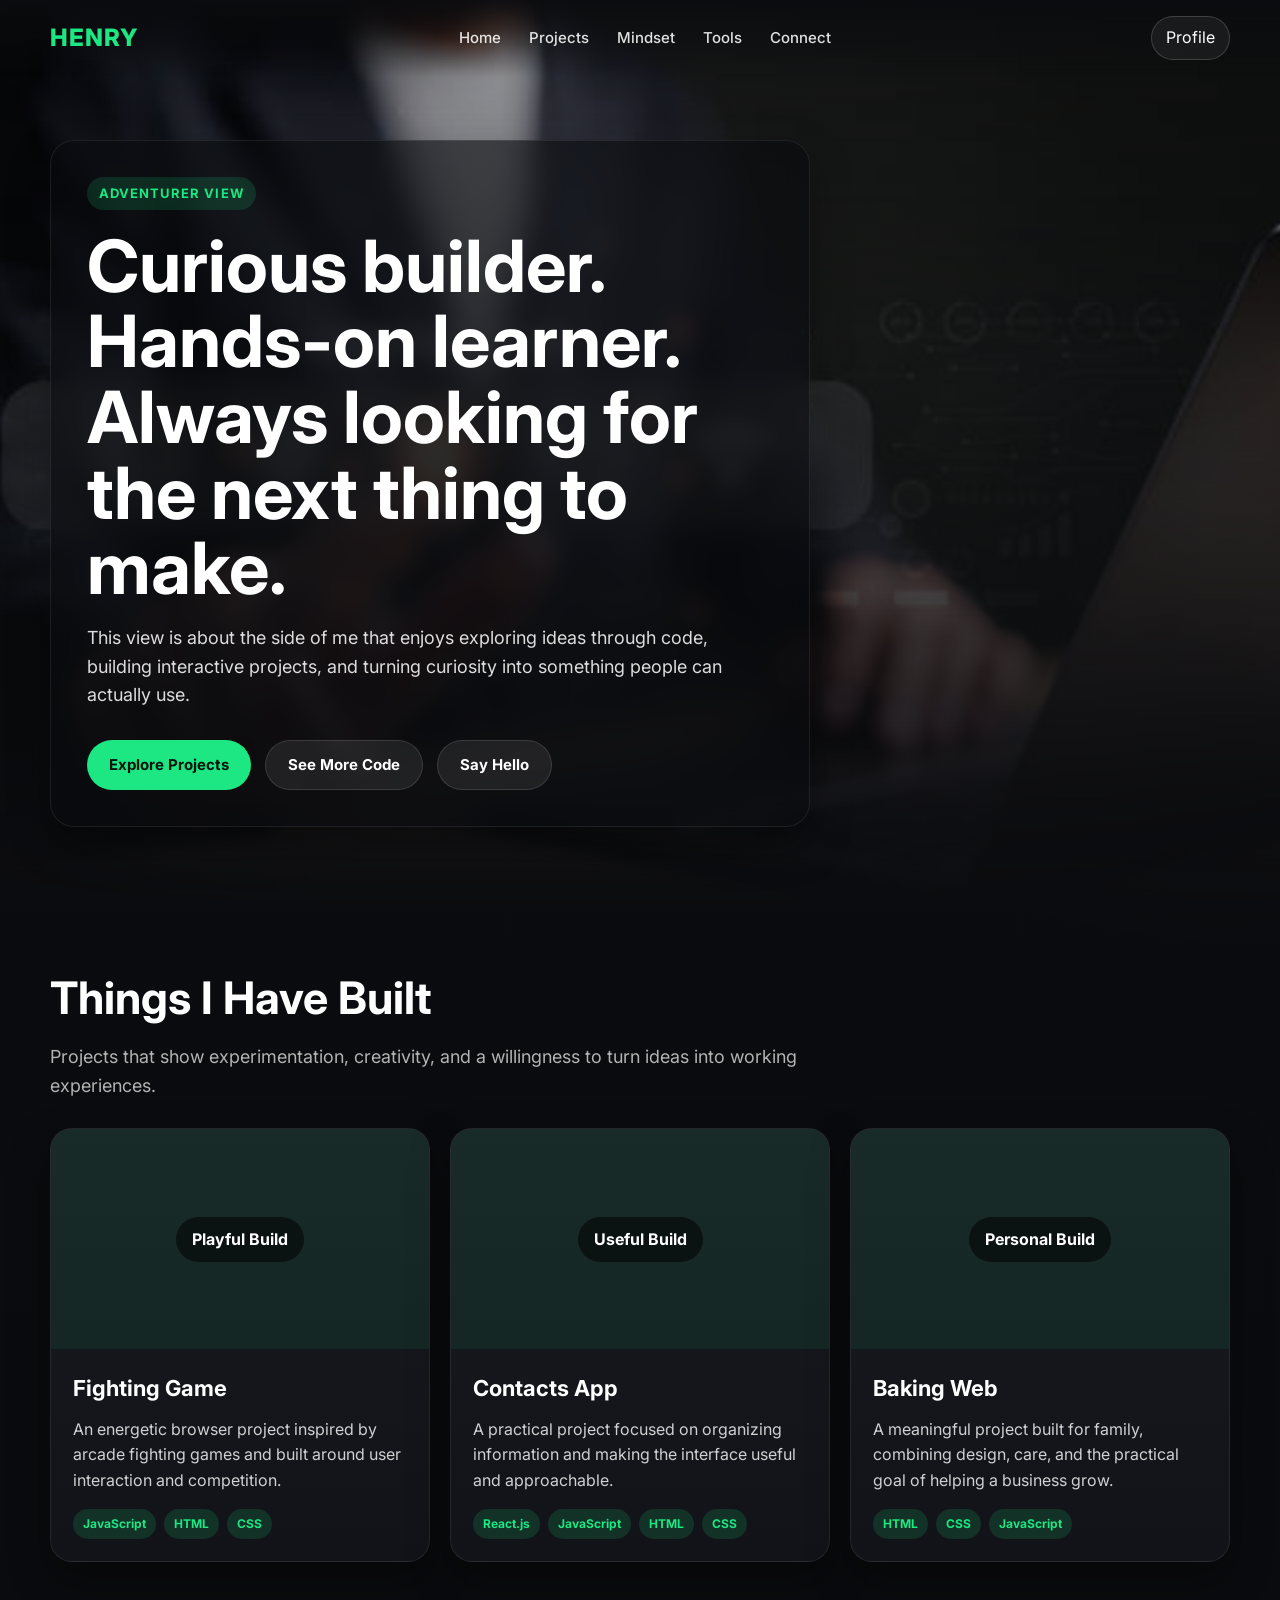
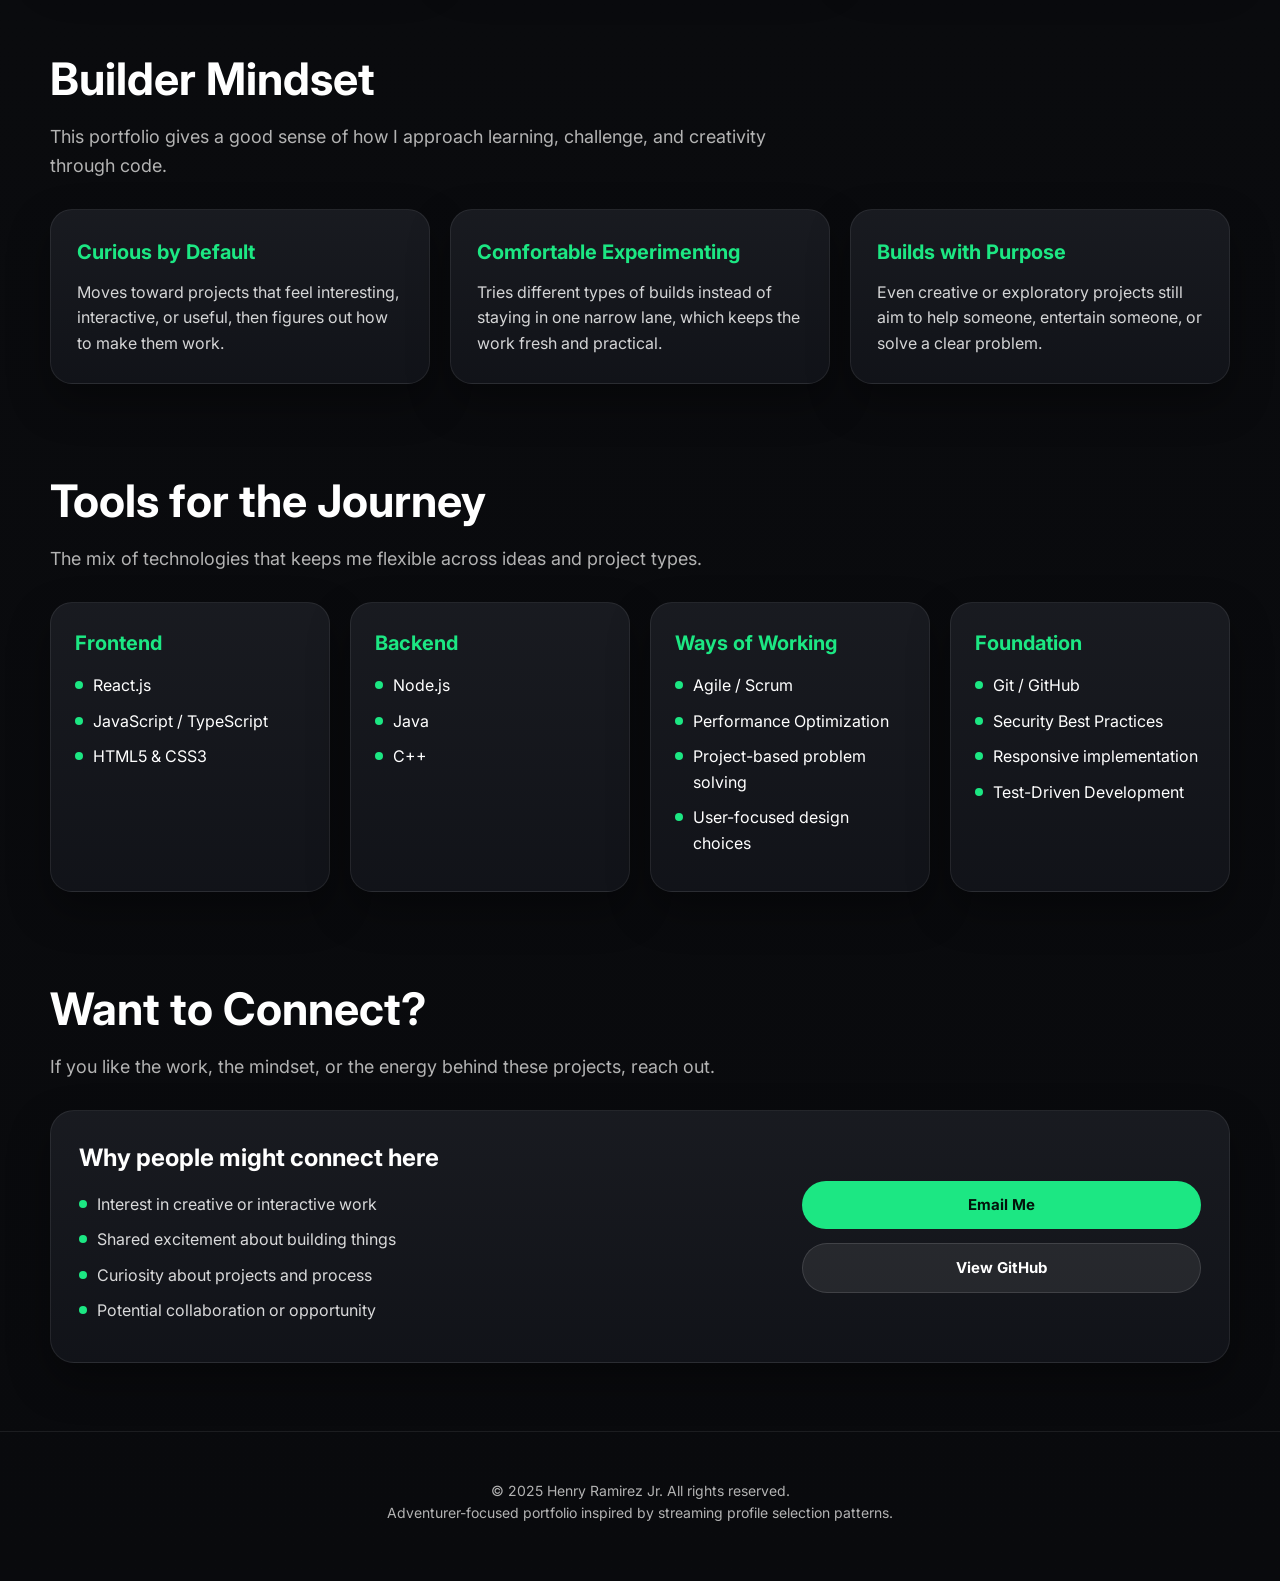
==== profiles/adventurer.html @ eddda7a1 "Created different profiles" ====
<!DOCTYPE html>
<html lang="en">
<head>
    <meta charset="UTF-8">
    <meta name="viewport" content="width=device-width, initial-scale=1.0">
    <title>Adventurer View | Henry Ramirez Jr.</title>
    <link href="https://fonts.googleapis.com/css2?family=Inter:wght@400;500;600;700;800&display=swap" rel="stylesheet">
    <link rel="stylesheet" href="../styles.css">
</head>
<body class="profile-adventurer">
    <header id="header" class="visible">
        <div class="container">
            <nav>
                <div class="logo">Henry</div>
                <ul class="nav-links">
                    <li><a href="#home">Home</a></li>
                    <li><a href="#projects">Projects</a></li>
                    <li><a href="#experience">Mindset</a></li>
                    <li><a href="#skills">Tools</a></li>
                    <li><a href="#hire">Connect</a></li>
                </ul>
                <div class="profile-wrapper">
                    <button class="profile-icon" id="profileMenuBtn" aria-label="Open profile menu">Profile</button>
                    <div class="profile-menu" id="profileMenu">
                        <button class="profile-menu-item" id="switchProfileBtn">Switch Profile</button>
                    </div>
                </div>
            </nav>
        </div>
    </header>

    <section class="hero" id="home">
        <div class="container">
            <div class="hero-content">
                <span class="eyebrow">Adventurer View</span>
                <h1>Curious builder. Hands-on learner. Always looking for the next thing to make.</h1>
                <p>This view is about the side of me that enjoys exploring ideas through code, building interactive projects, and turning curiosity into something people can actually use.</p>
                <div class="action-buttons">
                    <a href="#projects" class="btn btn-primary">Explore Projects</a>
                    <a href="https://github.com/HDramire" target="_blank" rel="noreferrer" class="btn btn-secondary">See More Code</a>
                    <a href="mailto:hrehenry29@gmail.com" class="btn btn-secondary">Say Hello</a>
                </div>
            </div>
        </div>
    </section>

    <section class="section" id="projects">
        <div class="container">
            <div class="section-header">
                <h2 class="section-title">Things I Have Built</h2>
                <p class="section-subtitle">Projects that show experimentation, creativity, and a willingness to turn ideas into working experiences.</p>
            </div>
            <div class="projects-container">
                <a href="https://hdramire.github.io/fighting-game/" target="_blank" rel="noreferrer">
                    <div class="project-card">
                        <div id="fightingGame" class="project-image">
                            <span class="fade-text">Playful Build</span>
                        </div>
                        <div class="project-content">
                            <h3>Fighting Game</h3>
                            <p>An energetic browser project inspired by arcade fighting games and built around user interaction and competition.</p>
                            <div class="project-tags">
                                <span class="tag">JavaScript</span>
                                <span class="tag">HTML</span>
                                <span class="tag">CSS</span>
                            </div>
                        </div>
                    </div>
                </a>
                <a href="https://github.com/HDramire/ContactApp2" target="_blank" rel="noreferrer">
                    <div class="project-card">
                        <div id="phoneContact" class="project-image">
                            <span class="fade-text">Useful Build</span>
                        </div>
                        <div class="project-content">
                            <h3>Contacts App</h3>
                            <p>A practical project focused on organizing information and making the interface useful and approachable.</p>
                            <div class="project-tags">
                                <span class="tag">React.js</span>
                                <span class="tag">JavaScript</span>
                                <span class="tag">HTML</span>
                                <span class="tag">CSS</span>
                            </div>
                        </div>
                    </div>
                </a>
                <a href="https://hdramire.github.io/Baking-web/" target="_blank" rel="noreferrer">
                    <div class="project-card">
                        <div id="bakingWeb" class="project-image">
                            <span class="fade-text">Personal Build</span>
                        </div>
                        <div class="project-content">
                            <h3>Baking Web</h3>
                            <p>A meaningful project built for family, combining design, care, and the practical goal of helping a business grow.</p>
                            <div class="project-tags">
                                <span class="tag">HTML</span>
                                <span class="tag">CSS</span>
                                <span class="tag">JavaScript</span>
                            </div>
                        </div>
                    </div>
                </a>
            </div>
        </div>
    </section>

    <section class="section" id="experience">
        <div class="container">
            <div class="section-header">
                <h2 class="section-title">Builder Mindset</h2>
                <p class="section-subtitle">This portfolio gives a good sense of how I approach learning, challenge, and creativity through code.</p>
            </div>
            <div class="experience-grid">
                <article class="experience-card">
                    <h3>Curious by Default</h3>
                    <p>Moves toward projects that feel interesting, interactive, or useful, then figures out how to make them work.</p>
                </article>
                <article class="experience-card">
                    <h3>Comfortable Experimenting</h3>
                    <p>Tries different types of builds instead of staying in one narrow lane, which keeps the work fresh and practical.</p>
                </article>
                <article class="experience-card">
                    <h3>Builds with Purpose</h3>
                    <p>Even creative or exploratory projects still aim to help someone, entertain someone, or solve a clear problem.</p>
                </article>
            </div>
        </div>
    </section>

    <section class="section" id="skills">
        <div class="container">
            <div class="section-header">
                <h2 class="section-title">Tools for the Journey</h2>
                <p class="section-subtitle">The mix of technologies that keeps me flexible across ideas and project types.</p>
            </div>
            <div class="skills-grid">
                <div class="skill-category">
                    <h3>Frontend</h3>
                    <ul class="skill-list">
                        <li>React.js</li>
                        <li>JavaScript / TypeScript</li>
                        <li>HTML5 & CSS3</li>
                    </ul>
                </div>
                <div class="skill-category">
                    <h3>Backend</h3>
                    <ul class="skill-list">
                        <li>Node.js</li>
                        <li>Java</li>
                        <li>C++</li>
                    </ul>
                </div>
                <div class="skill-category">
                    <h3>Ways of Working</h3>
                    <ul class="skill-list">
                        <li>Agile / Scrum</li>
                        <li>Performance Optimization</li>
                        <li>Project-based problem solving</li>
                        <li>User-focused design choices</li>
                    </ul>
                </div>
                <div class="skill-category">
                    <h3>Foundation</h3>
                    <ul class="skill-list">
                        <li>Git / GitHub</li>
                        <li>Security Best Practices</li>
                        <li>Responsive implementation</li>
                        <li>Test-Driven Development</li>
                    </ul>
                </div>
            </div>
        </div>
    </section>

    <section class="section" id="hire">
        <div class="container">
            <div class="section-header">
                <h2 class="section-title">Want to Connect?</h2>
                <p class="section-subtitle">If you like the work, the mindset, or the energy behind these projects, reach out.</p>
            </div>
            <div class="hire-panel">
                <div>
                    <h3>Why people might connect here</h3>
                    <ul class="hire-list">
                        <li>Interest in creative or interactive work</li>
                        <li>Shared excitement about building things</li>
                        <li>Curiosity about projects and process</li>
                        <li>Potential collaboration or opportunity</li>
                    </ul>
                </div>
                <div class="hire-actions">
                    <a href="mailto:hrehenry29@gmail.com" class="btn btn-primary">Email Me</a>
                    <a href="https://github.com/HDramire" target="_blank" rel="noreferrer" class="btn btn-secondary">View GitHub</a>
                </div>
            </div>
        </div>
    </section>

    <footer>
        <div class="container">
            <p>&copy; 2025 Henry Ramirez Jr. All rights reserved.</p>
            <p>Adventurer-focused portfolio inspired by streaming profile selection patterns.</p>
        </div>
    </footer>

    <script src="../script.js"></script>
</body>
</html>
---- styles.css ----
:root {
    --primary: #1ce783;
    --primary-hover: #4df0a2;
    --background: #0b0c0f;
    --background-elevated: #12141a;
    --card-bg: #1a1c22;
    --card-border: rgba(255, 255, 255, 0.08);
    --text: #ffffff;
    --text-muted: #b3b3b3;
    --shadow: 0 18px 40px rgba(0, 0, 0, 0.35);
}

* {
    margin: 0;
    padding: 0;
    box-sizing: border-box;
}

html {
    scroll-behavior: smooth;
}

body {
    font-family: "Inter", sans-serif;
    background:
        radial-gradient(circle at top right, rgba(28, 231, 131, 0.12), transparent 28%),
        linear-gradient(180deg, #0b0c0f 0%, #090a0d 100%);
    color: var(--text);
    line-height: 1.6;
    overflow-x: hidden;
}

a {
    color: inherit;
    text-decoration: none;
}

button {
    font: inherit;
    cursor: pointer;
}

img {
    display: block;
    max-width: 100%;
}

.container {
    width: min(95%, 1180px);
    margin: 0 auto;
}

.page {
    display: none;
    opacity: 0;
    position: absolute;
    inset: 0;
    width: 100%;
    transition: opacity 0.8s ease;
}

.page.active {
    display: block;
    opacity: 1;
    position: relative;
}

header {
    position: fixed;
    top: 0;
    left: 0;
    right: 0;
    z-index: 100;
    padding: 16px 0;
    background: linear-gradient(to bottom, rgba(11, 12, 15, 0.94) 0%, rgba(11, 12, 15, 0) 100%);
    opacity: 0;
    transform: translateY(-20px);
    transition: background-color 0.3s ease, opacity 0.3s ease, transform 0.3s ease;
}

header.visible {
    opacity: 1;
    transform: translateY(0);
}

header.scrolled {
    background-color: rgba(11, 12, 15, 0.96);
    backdrop-filter: blur(16px);
}

nav {
    display: flex;
    align-items: center;
    justify-content: space-between;
    gap: 20px;
}

.logo {
    font-size: 24px;
    font-weight: 800;
    letter-spacing: 1px;
    text-transform: uppercase;
    color: var(--primary);
}

.nav-links {
    display: flex;
    align-items: center;
    list-style: none;
    gap: 28px;
}

.client-only {
    display: none;
}

.nav-links .client-only.is-visible {
    display: list-item;
}

.section.client-only.is-visible {
    display: block;
}

.nav-links a {
    font-size: 15px;
    font-weight: 500;
    color: rgba(255, 255, 255, 0.88);
    transition: color 0.3s ease;
}

.nav-links a:hover {
    color: var(--primary);
}

.profile-wrapper {
    position: relative;
}

.profile-icon {
    border: 1px solid rgba(255, 255, 255, 0.16);
    border-radius: 999px;
    background: rgba(255, 255, 255, 0.06);
    color: var(--text);
    padding: 8px 14px;
}

.profile-menu {
    position: absolute;
    top: 46px;
    right: 0;
    min-width: 170px;
    padding: 8px;
    border: 1px solid var(--card-border);
    border-radius: 12px;
    background: rgba(18, 20, 26, 0.96);
    box-shadow: var(--shadow);
    display: none;
}

.profile-menu.show {
    display: block;
}

.profile-menu-item {
    width: 100%;
    border: none;
    border-radius: 8px;
    background: transparent;
    color: var(--text);
    padding: 10px 12px;
    text-align: left;
}

.profile-menu-item:hover {
    background: rgba(255, 255, 255, 0.08);
}

.hero {
    min-height: 100vh;
    display: flex;
    align-items: center;
    padding: 140px 0 80px;
    margin-bottom: 24px;
    background:
        linear-gradient(to top, rgba(11, 12, 15, 1) 0%, rgba(11, 12, 15, 0.68) 46%, rgba(11, 12, 15, 0.38) 100%),
        url("fotos/contact_me.jpg") center/cover no-repeat;
}

.hero-content {
    max-width: 760px;
    padding: 36px;
    border: 1px solid rgba(255, 255, 255, 0.08);
    border-radius: 24px;
    background: rgba(10, 11, 15, 0.58);
    backdrop-filter: blur(12px);
    box-shadow: var(--shadow);
}

.eyebrow {
    display: inline-block;
    margin-bottom: 18px;
    padding: 6px 12px;
    border-radius: 999px;
    background: rgba(28, 231, 131, 0.14);
    color: var(--primary);
    font-size: 13px;
    font-weight: 700;
    text-transform: uppercase;
    letter-spacing: 0.08em;
}

.hero h1 {
    font-size: clamp(2.6rem, 6vw, 4.5rem);
    line-height: 1.05;
    margin-bottom: 18px;
}

.hero p {
    max-width: 680px;
    margin-bottom: 30px;
    font-size: 18px;
    color: rgba(255, 255, 255, 0.86);
}

.action-buttons {
    display: flex;
    flex-wrap: wrap;
    gap: 14px;
}

.btn {
    display: inline-flex;
    align-items: center;
    justify-content: center;
    min-height: 48px;
    padding: 12px 22px;
    border: none;
    border-radius: 999px;
    font-size: 15px;
    font-weight: 700;
    transition: transform 0.25s ease, background-color 0.25s ease, border-color 0.25s ease;
}

.btn:hover {
    transform: translateY(-2px);
}

.btn-primary {
    background: var(--primary);
    color: #03140b;
}

.btn-primary:hover {
    background: var(--primary-hover);
}

.btn-secondary {
    background: rgba(255, 255, 255, 0.08);
    border: 1px solid rgba(255, 255, 255, 0.12);
    color: var(--text);
}

.btn-secondary:hover {
    background: rgba(255, 255, 255, 0.14);
}

.profile-selection {
    min-height: 100vh;
    display: flex;
    align-items: center;
    justify-content: center;
    text-align: center;
    padding: 80px 0;
}

.profile-selection h2 {
    font-size: clamp(2.4rem, 7vw, 4rem);
    margin-bottom: 52px;
    animation: fadeIn 1s ease;
}

.profiles {
    display: flex;
    justify-content: center;
    gap: 32px;
    flex-wrap: wrap;
    animation: fadeIn 1s ease 0.3s forwards;
    opacity: 0;
}

.profile {
    display: block;
    cursor: pointer;
    transition: transform 0.3s ease;
}

.profile:hover {
    transform: translateY(-8px);
}

.person {
    width: 150px;
    height: 150px;
    border-radius: 18px;
    object-fit: cover;
    border: 2px solid transparent;
    background: var(--card-bg);
    box-shadow: var(--shadow);
    transition: border-color 0.3s ease, transform 0.3s ease;
}

.profile:hover .person {
    border-color: var(--primary);
}

.profile-name {
    margin-top: 14px;
    font-size: 18px;
    color: var(--text-muted);
    transition: color 0.3s ease;
}

.profile:hover .profile-name {
    color: var(--primary);
}

.section {
    padding: 32px 0;
}

.section + .section {
    margin-top: 18px;
}

.section-header {
    margin-bottom: 28px;
}

.section-title {
    font-size: clamp(2rem, 4vw, 2.8rem);
    margin-bottom: 8px;
}

.section-subtitle {
    max-width: 760px;
    color: var(--text-muted);
    font-size: 18px;
}

.picks-row h3 {
    margin-bottom: 20px;
    font-size: 24px;
}

.picks-content {
    display: grid;
    grid-template-columns: repeat(4, minmax(0, 1fr));
    gap: 18px;
}

.client-request-layout {
    display: grid;
    grid-template-columns: 1.05fr 1fr;
    gap: 22px;
}

.service-options {
    display: grid;
    gap: 18px;
}

.service-card,
.request-form {
    border: 1px solid var(--card-border);
    border-radius: 22px;
    background: linear-gradient(180deg, rgba(26, 28, 34, 0.95) 0%, rgba(18, 20, 26, 0.95) 100%);
    box-shadow: var(--shadow);
}

.service-card {
    padding: 24px;
}

.service-icon {
    display: inline-flex;
    align-items: center;
    justify-content: center;
    min-width: 84px;
    min-height: 34px;
    margin-bottom: 14px;
    padding: 6px 12px;
    border-radius: 999px;
    background: rgba(28, 231, 131, 0.14);
    color: var(--primary);
    font-size: 13px;
    font-weight: 800;
    text-transform: uppercase;
    letter-spacing: 0.08em;
}

.service-card h3 {
    margin-bottom: 10px;
    font-size: 24px;
}

.service-card p {
    margin-bottom: 16px;
    color: rgba(255, 255, 255, 0.8);
}

.service-list {
    list-style: none;
}

.service-list li {
    display: flex;
    gap: 10px;
    margin-bottom: 10px;
    color: rgba(255, 255, 255, 0.84);
}

.service-list li::before {
    content: "";
    width: 8px;
    height: 8px;
    margin-top: 8px;
    border-radius: 999px;
    background: var(--primary);
    flex-shrink: 0;
}

.request-form {
    padding: 24px;
}

.field-group {
    margin-bottom: 18px;
}

.field-group label,
.field-label {
    display: block;
    margin-bottom: 8px;
    font-size: 14px;
    font-weight: 700;
    color: rgba(255, 255, 255, 0.92);
}

.field-group input,
.field-group textarea {
    width: 100%;
    border: 1px solid rgba(255, 255, 255, 0.12);
    border-radius: 16px;
    background: rgba(255, 255, 255, 0.05);
    color: var(--text);
    padding: 14px 16px;
    outline: none;
    transition: border-color 0.25s ease, background-color 0.25s ease;
}

.field-group input::placeholder,
.field-group textarea::placeholder {
    color: rgba(255, 255, 255, 0.42);
}

.field-group input:focus,
.field-group textarea:focus {
    border-color: rgba(28, 231, 131, 0.6);
    background: rgba(255, 255, 255, 0.08);
}

.field-group textarea {
    resize: vertical;
    min-height: 150px;
}

.choice-grid {
    display: grid;
    grid-template-columns: repeat(2, minmax(0, 1fr));
    gap: 12px;
}

.choice-card {
    position: relative;
    border: 1px solid rgba(255, 255, 255, 0.12);
    border-radius: 18px;
    background: rgba(255, 255, 255, 0.04);
    padding: 16px;
    transition: border-color 0.25s ease, background-color 0.25s ease, transform 0.25s ease;
}

.choice-card:hover {
    transform: translateY(-2px);
    border-color: rgba(28, 231, 131, 0.38);
}

.choice-card input {
    position: absolute;
    inset: 0;
    opacity: 0;
    cursor: pointer;
}

.choice-card span {
    display: block;
    font-weight: 700;
    color: var(--text);
}

.choice-card:has(input:checked) {
    border-color: rgba(28, 231, 131, 0.65);
    background: rgba(28, 231, 131, 0.1);
}

.request-actions {
    display: flex;
    flex-wrap: wrap;
    gap: 12px;
    margin-top: 10px;
}

.pick-card,
.experience-card,
.skill-category,
.project-card,
.hire-panel {
    border: 1px solid var(--card-border);
    background: linear-gradient(180deg, rgba(26, 28, 34, 0.95) 0%, rgba(18, 20, 26, 0.95) 100%);
    box-shadow: var(--shadow);
}

.pick-card {
    position: relative;
    min-height: 220px;
    border-radius: 22px;
    overflow: hidden;
    background-size: cover;
    background-position: center;
    transition: transform 0.3s ease, border-color 0.3s ease;
}

.pick-card:hover {
    transform: translateY(-8px);
    border-color: rgba(28, 231, 131, 0.38);
}

#resume-card:hover {
    background-image: url("fotos/project_me.png");
}

#experience-card:hover {
    background-image: url("fotos/experience_me.jpg");
}

#skills-card:hover {
    background-image: url("fotos/person5.png");
}

#contact-card:hover {
    background-image: url("fotos/contact_me.jpg");
}

.pick-card-content {
    position: absolute;
    inset: auto 0 0 0;
    padding: 18px;
    background: linear-gradient(to top, rgba(7, 8, 10, 0.92) 0%, rgba(7, 8, 10, 0.2) 100%);
}

.pick-card-content h4 {
    font-size: 18px;
    margin-bottom: 6px;
}

.pick-card-content p {
    color: rgba(255, 255, 255, 0.76);
    font-size: 14px;
}

.experience-grid {
    display: grid;
    grid-template-columns: repeat(3, minmax(0, 1fr));
    gap: 20px;
}

.experience-card {
    border-radius: 22px;
    padding: 26px;
}

.experience-card h3 {
    margin-bottom: 12px;
    color: var(--primary);
    font-size: 20px;
}

.experience-card p {
    color: rgba(255, 255, 255, 0.82);
}

.skills-grid {
    display: grid;
    grid-template-columns: repeat(4, minmax(0, 1fr));
    gap: 20px;
}

.skill-category {
    border-radius: 22px;
    padding: 24px;
}

.skill-category h3 {
    margin-bottom: 14px;
    color: var(--primary);
    font-size: 20px;
}

.skill-list {
    list-style: none;
}

.skill-list li {
    display: flex;
    align-items: flex-start;
    gap: 10px;
    margin-bottom: 10px;
}

.skill-list li::before {
    content: "";
    width: 8px;
    height: 8px;
    margin-top: 8px;
    border-radius: 999px;
    background: var(--primary);
    flex-shrink: 0;
}

.projects-container {
    display: grid;
    grid-template-columns: repeat(3, minmax(0, 1fr));
    gap: 20px;
}

.project-card {
    height: 100%;
    border-radius: 22px;
    overflow: hidden;
    transition: transform 0.3s ease, border-color 0.3s ease;
}

.project-card:hover {
    transform: translateY(-10px);
    border-color: rgba(28, 231, 131, 0.38);
}

.project-image {
    height: 220px;
    display: flex;
    align-items: center;
    justify-content: center;
    background-color: rgba(28, 231, 131, 0.08);
    background-repeat: no-repeat;
    background-size: cover;
    background-position: center;
}

.fade-text {
    padding: 10px 16px;
    border-radius: 999px;
    background: rgba(7, 8, 10, 0.68);
    font-weight: 700;
}

#fightingGame:hover {
    background-image: url("fotos/fighting_game.jpeg");
}

#phoneContact:hover {
    background-image: url("fotos/phone_app.jpeg");
}

#bakingWeb:hover {
    background-image: url("fotos/Logo.png");
}

.project-content {
    padding: 22px;
}

.project-content h3 {
    margin-bottom: 10px;
    font-size: 22px;
}

.project-content p {
    color: rgba(255, 255, 255, 0.8);
}

.project-tags {
    display: flex;
    flex-wrap: wrap;
    gap: 8px;
    margin-top: 16px;
}

.tag {
    padding: 5px 10px;
    border-radius: 999px;
    background: rgba(28, 231, 131, 0.14);
    color: var(--primary);
    font-size: 12px;
    font-weight: 700;
}

.hire-panel {
    display: grid;
    grid-template-columns: 1.4fr 0.8fr;
    gap: 24px;
    align-items: center;
    border-radius: 24px;
    padding: 28px;
}

.hire-panel h3 {
    margin-bottom: 14px;
    font-size: 24px;
}

.hire-list {
    list-style: none;
}

.hire-list li {
    display: flex;
    gap: 10px;
    margin-bottom: 10px;
    color: rgba(255, 255, 255, 0.84);
}

.hire-list li::before {
    content: "";
    width: 8px;
    height: 8px;
    margin-top: 8px;
    border-radius: 999px;
    background: var(--primary);
    flex-shrink: 0;
}

.hire-actions {
    display: flex;
    flex-direction: column;
    gap: 14px;
}

footer {
    padding: 48px 0 56px;
    margin-top: 36px;
    border-top: 1px solid rgba(255, 255, 255, 0.08);
    text-align: center;
}

footer p {
    color: var(--text-muted);
    font-size: 14px;
}

@keyframes fadeIn {
    from {
        opacity: 0;
        transform: translateY(8px);
    }

    to {
        opacity: 1;
        transform: translateY(0);
    }
}

@media (max-width: 1100px) {
    .picks-content,
    .skills-grid {
        grid-template-columns: repeat(2, minmax(0, 1fr));
    }

    .client-request-layout,
    .experience-grid,
    .projects-container,
    .hire-panel {
        grid-template-columns: 1fr;
    }
}

@media (max-width: 780px) {
    header {
        padding: 14px 0;
    }

    .nav-links {
        display: none;
    }

    .hero {
        padding-top: 120px;
    }

    .hero-content {
        padding: 24px;
    }

    .hero p,
    .section-subtitle {
        font-size: 16px;
    }

    .picks-content,
    .skills-grid,
    .choice-grid,
    .experience-grid,
    .projects-container {
        grid-template-columns: 1fr;
    }

    .person {
        width: 130px;
        height: 130px;
    }
}
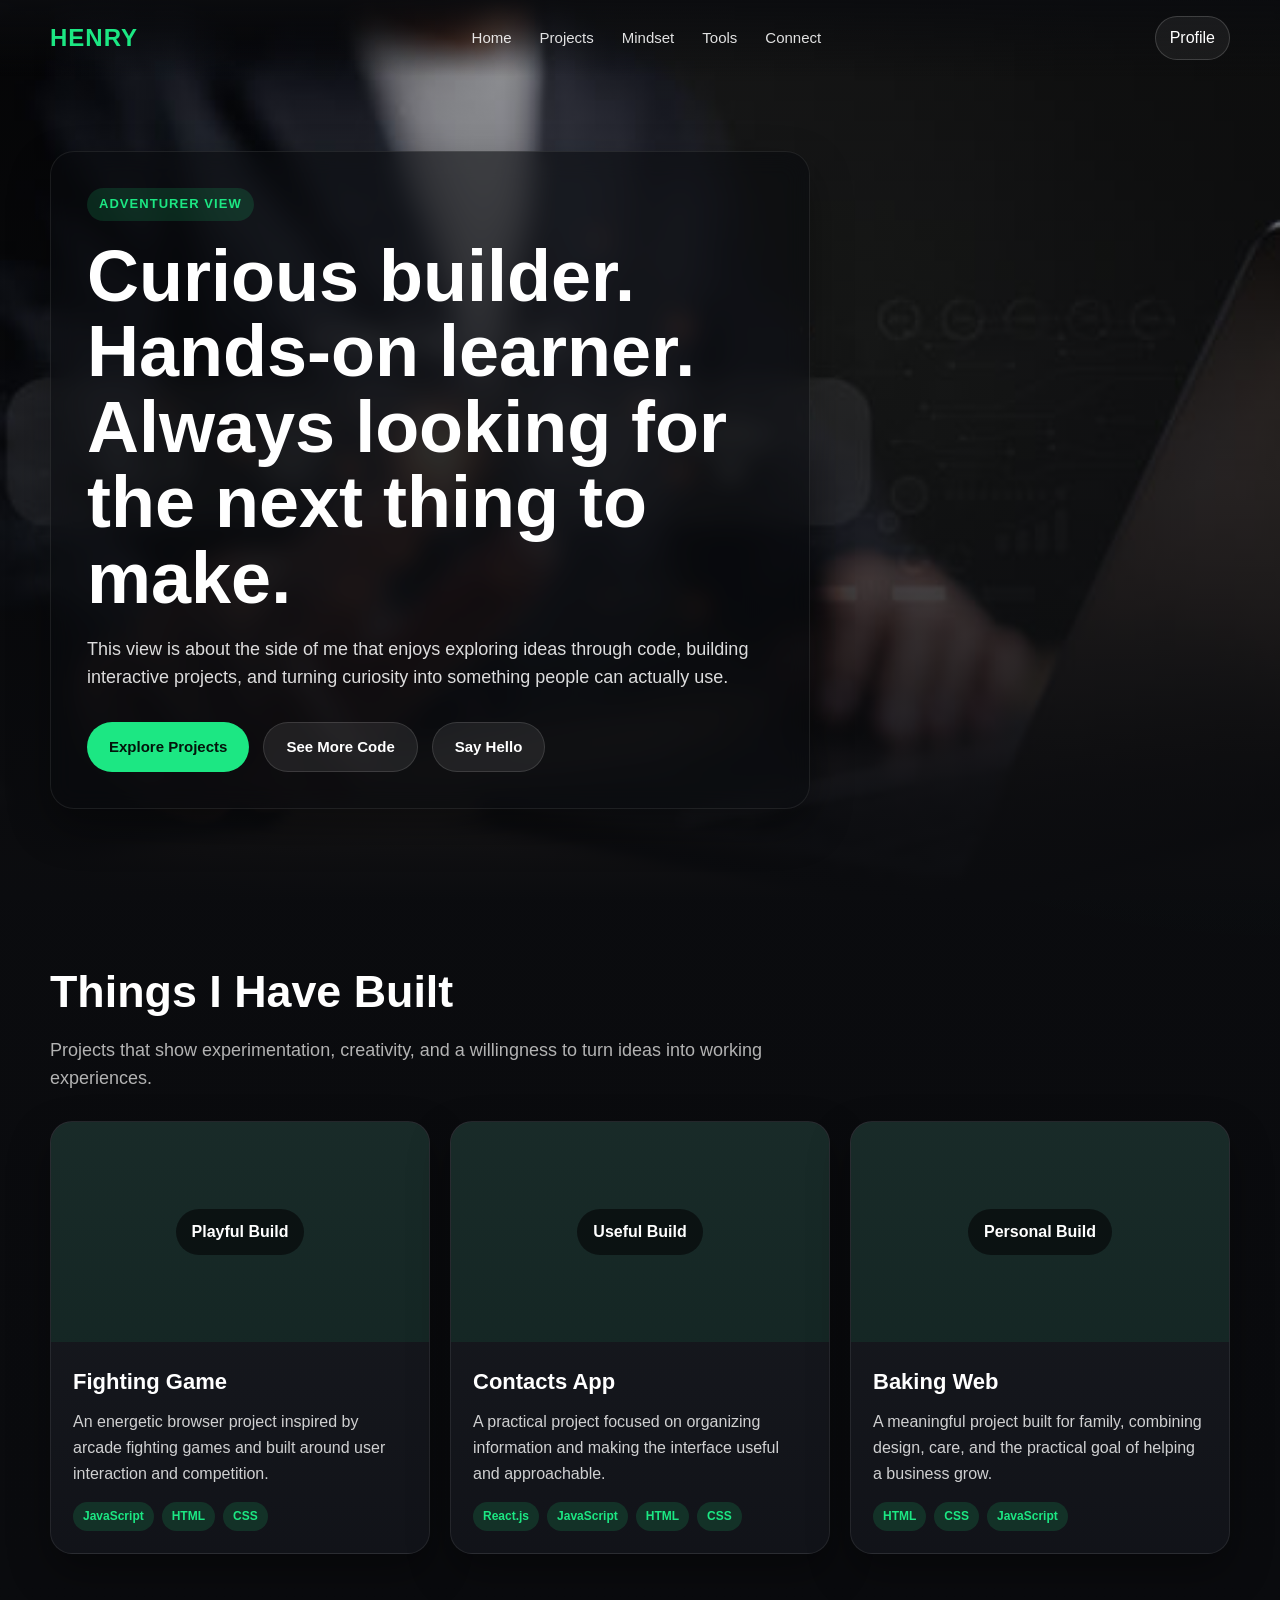
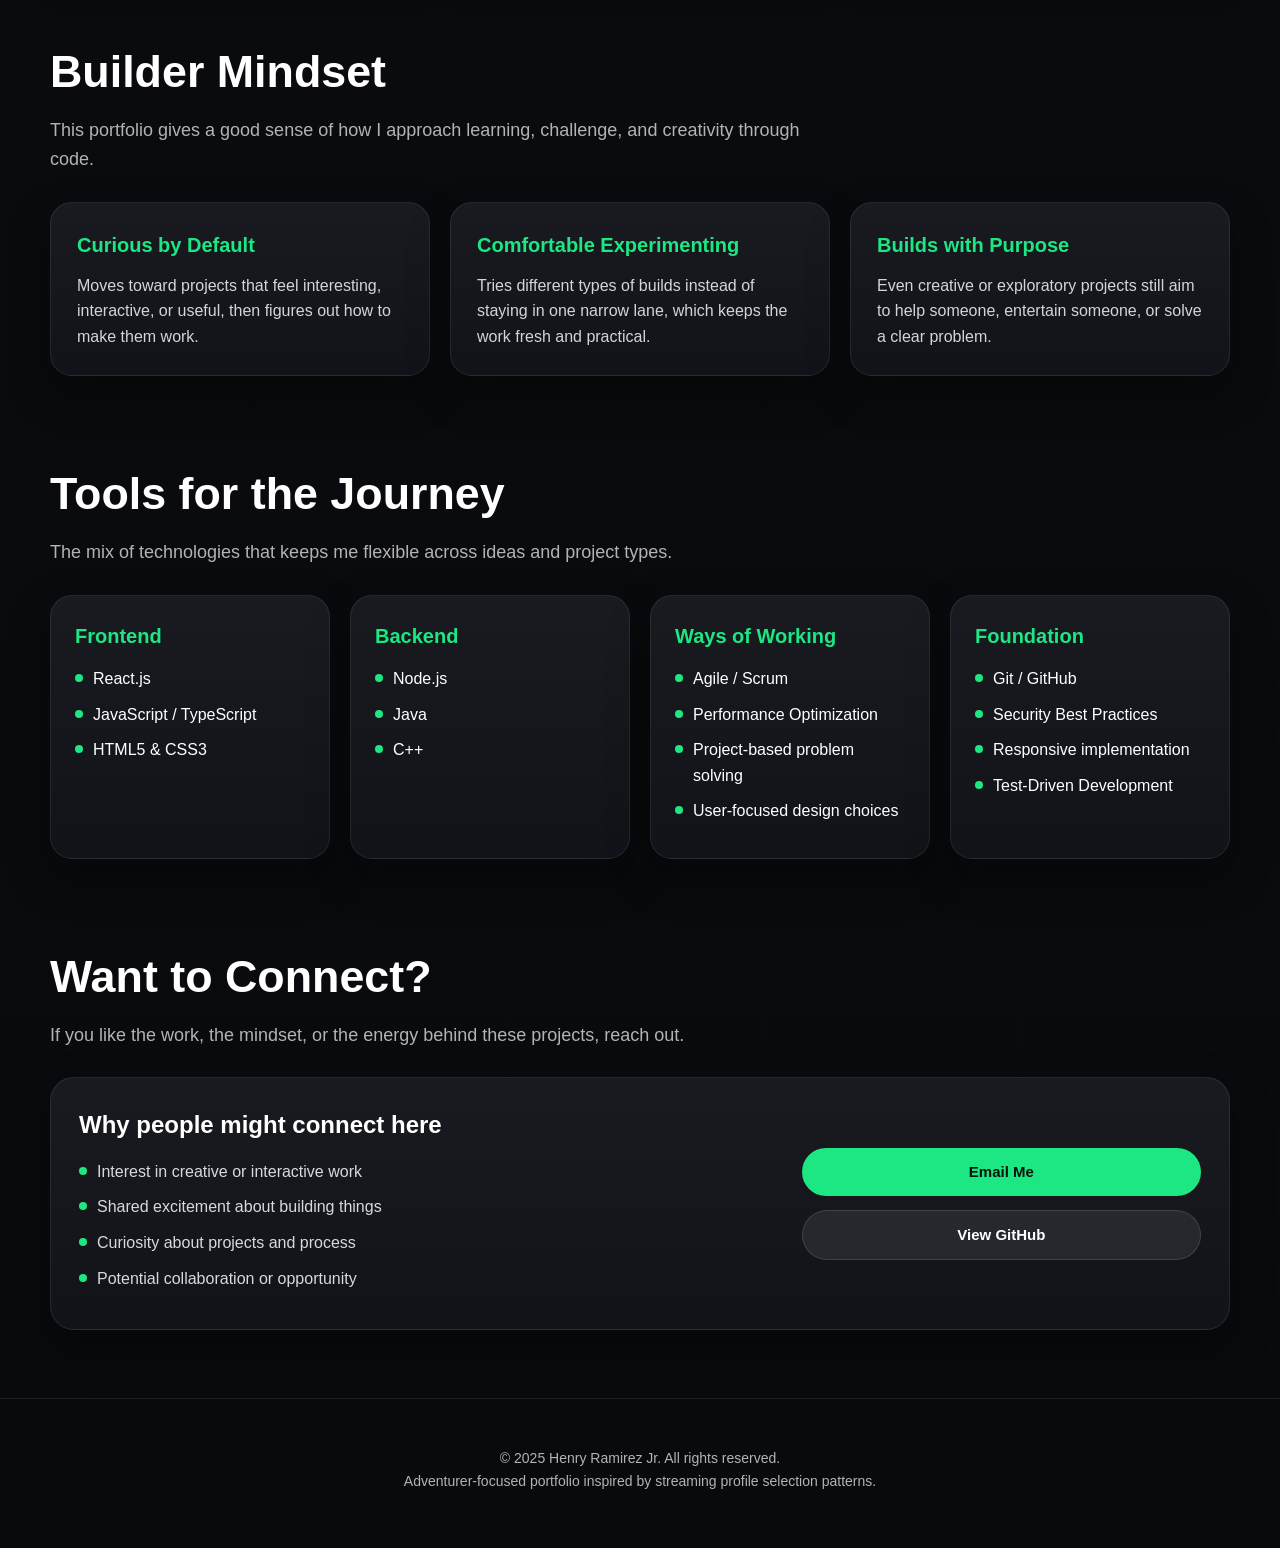
==== commit 6a64d8dc: "Securing" ====
--- a/profiles/adventurer.html
+++ b/profiles/adventurer.html
@@ -3,6 +3,8 @@
 <head>
     <meta charset="UTF-8">
     <meta name="viewport" content="width=device-width, initial-scale=1.0">
+    <meta http-equiv="Content-Security-Policy" content="default-src 'self'; script-src 'self'; style-src 'self' 'unsafe-inline' https://fonts.googleapis.com; img-src 'self' data:; font-src https://fonts.gstatic.com; object-src 'none'; base-uri 'self'; form-action 'self' mailto:; upgrade-insecure-requests">
+    <meta name="referrer" content="strict-origin-when-cross-origin">
     <title>Adventurer View | Henry Ramirez Jr.</title>
     <link href="https://fonts.googleapis.com/css2?family=Inter:wght@400;500;600;700;800&display=swap" rel="stylesheet">
     <link rel="stylesheet" href="../styles.css">
@@ -37,7 +39,7 @@
                 <p>This view is about the side of me that enjoys exploring ideas through code, building interactive projects, and turning curiosity into something people can actually use.</p>
                 <div class="action-buttons">
                     <a href="#projects" class="btn btn-primary">Explore Projects</a>
-                    <a href="https://github.com/HDramire" target="_blank" rel="noreferrer" class="btn btn-secondary">See More Code</a>
+                    <a href="https://github.com/HDramire" target="_blank" rel="noopener noreferrer" class="btn btn-secondary">See More Code</a>
                     <a href="mailto:hrehenry29@gmail.com" class="btn btn-secondary">Say Hello</a>
                 </div>
             </div>
@@ -51,7 +53,7 @@
                 <p class="section-subtitle">Projects that show experimentation, creativity, and a willingness to turn ideas into working experiences.</p>
             </div>
             <div class="projects-container">
-                <a href="https://hdramire.github.io/fighting-game/" target="_blank" rel="noreferrer">
+                <a href="https://hdramire.github.io/fighting-game/" target="_blank" rel="noopener noreferrer">
                     <div class="project-card">
                         <div id="fightingGame" class="project-image">
                             <span class="fade-text">Playful Build</span>
@@ -67,7 +69,7 @@
                         </div>
                     </div>
                 </a>
-                <a href="https://github.com/HDramire/ContactApp2" target="_blank" rel="noreferrer">
+                <a href="https://github.com/HDramire/ContactApp2" target="_blank" rel="noopener noreferrer">
                     <div class="project-card">
                         <div id="phoneContact" class="project-image">
                             <span class="fade-text">Useful Build</span>
@@ -84,7 +86,7 @@
                         </div>
                     </div>
                 </a>
-                <a href="https://hdramire.github.io/Baking-web/" target="_blank" rel="noreferrer">
+                <a href="https://hdramire.github.io/Baking-web/" target="_blank" rel="noopener noreferrer">
                     <div class="project-card">
                         <div id="bakingWeb" class="project-image">
                             <span class="fade-text">Personal Build</span>
@@ -190,7 +192,7 @@
                 </div>
                 <div class="hire-actions">
                     <a href="mailto:hrehenry29@gmail.com" class="btn btn-primary">Email Me</a>
-                    <a href="https://github.com/HDramire" target="_blank" rel="noreferrer" class="btn btn-secondary">View GitHub</a>
+                    <a href="https://github.com/HDramire" target="_blank" rel="noopener noreferrer" class="btn btn-secondary">View GitHub</a>
                 </div>
             </div>
         </div>
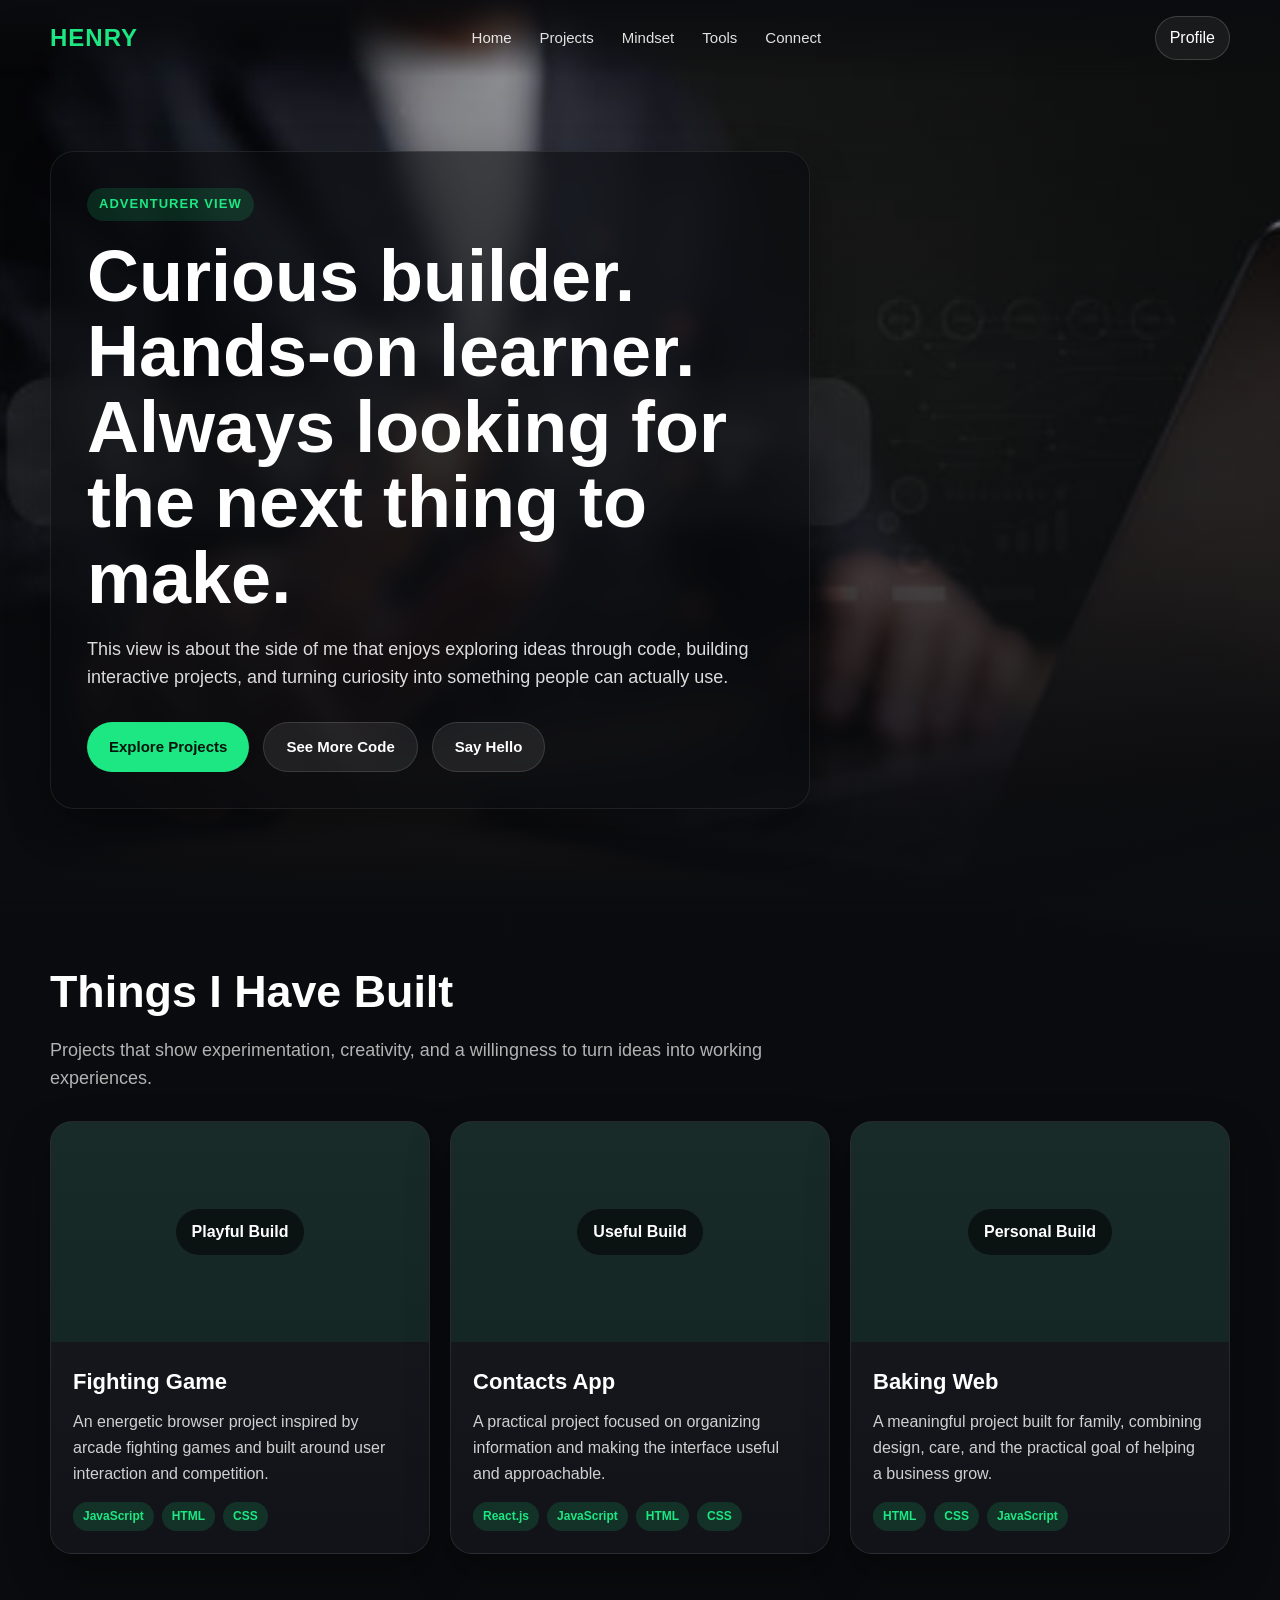
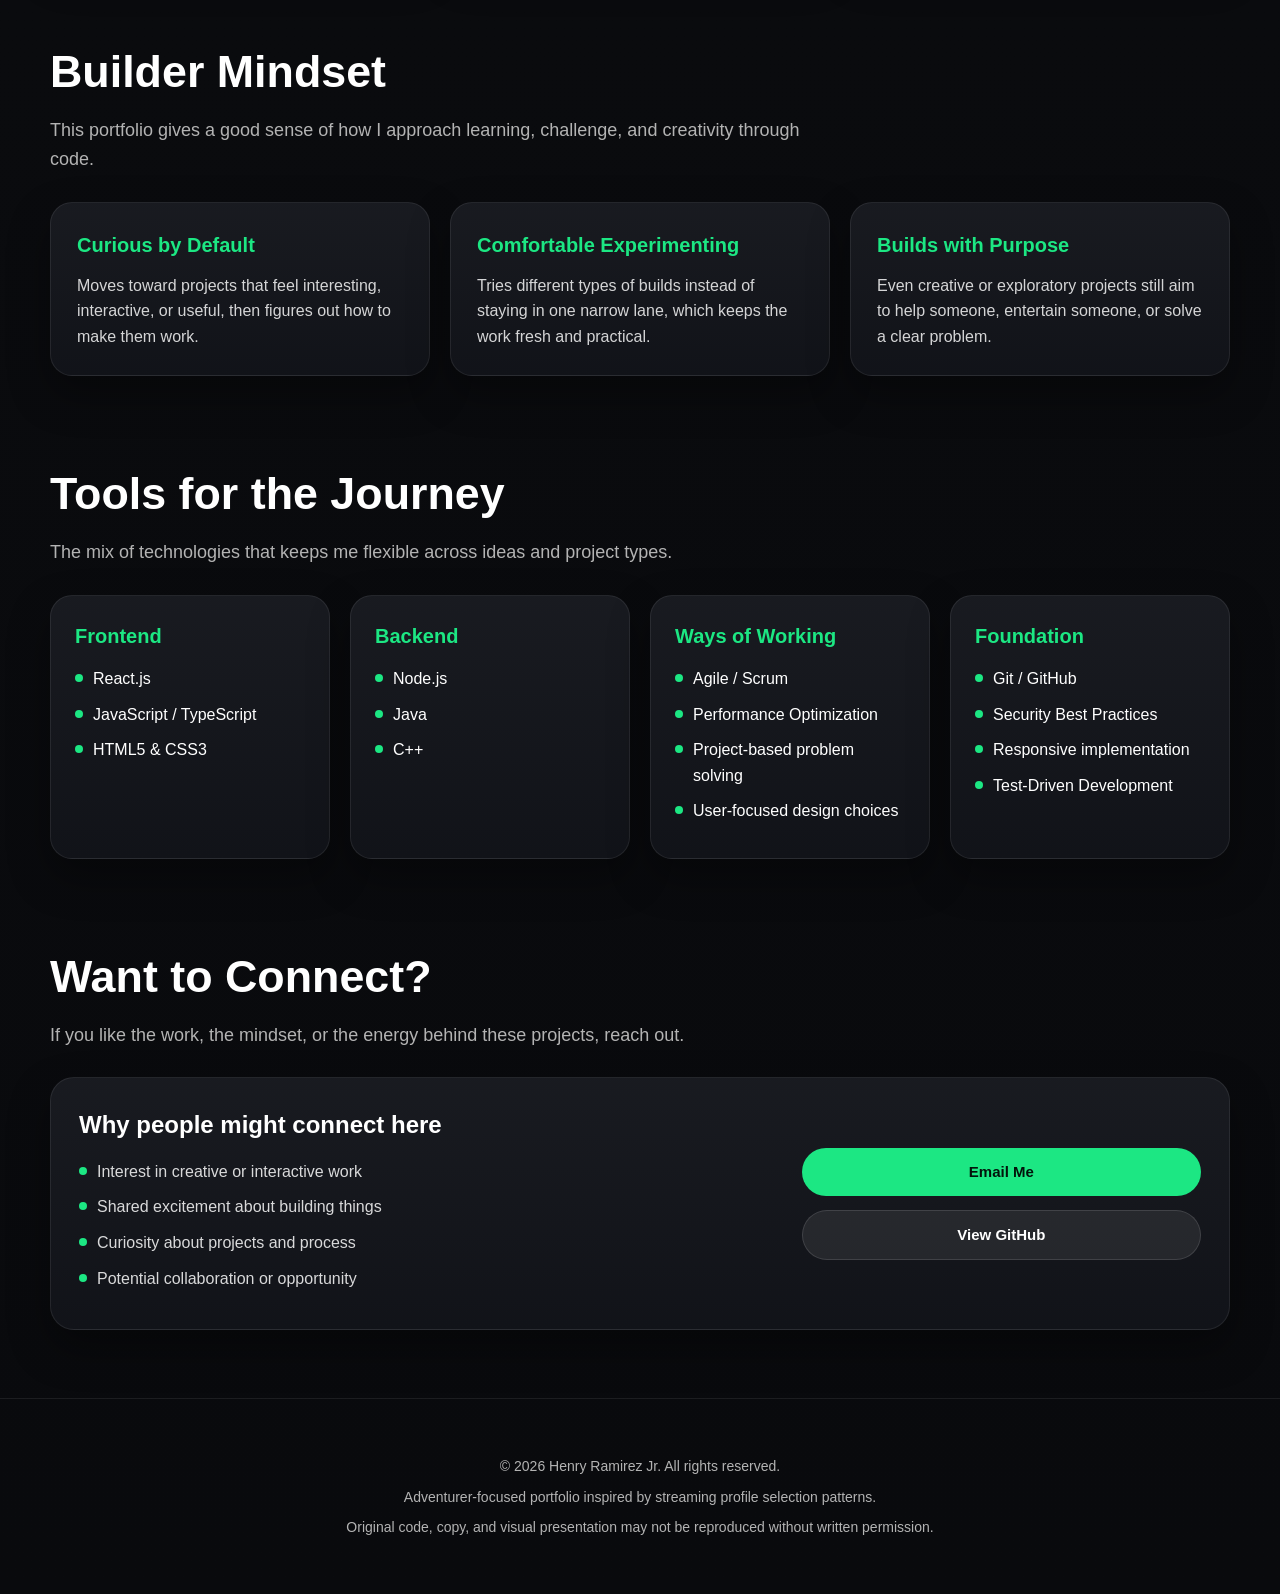
==== commit e296bc73: "Secure" ====
--- a/profiles/adventurer.html
+++ b/profiles/adventurer.html
@@ -5,6 +5,8 @@
     <meta name="viewport" content="width=device-width, initial-scale=1.0">
     <meta http-equiv="Content-Security-Policy" content="default-src 'self'; script-src 'self'; style-src 'self' 'unsafe-inline' https://fonts.googleapis.com; img-src 'self' data:; font-src https://fonts.gstatic.com; object-src 'none'; base-uri 'self'; form-action 'self' mailto:; upgrade-insecure-requests">
     <meta name="referrer" content="strict-origin-when-cross-origin">
+    <meta name="copyright" content="Copyright 2026 Henry Ramirez Jr. All rights reserved.">
+    <meta name="robots" content="index, follow, noarchive, nosnippet, noimageindex, max-snippet:0, max-image-preview:none">
     <title>Adventurer View | Henry Ramirez Jr.</title>
     <link href="https://fonts.googleapis.com/css2?family=Inter:wght@400;500;600;700;800&display=swap" rel="stylesheet">
     <link rel="stylesheet" href="../styles.css">
@@ -200,8 +202,9 @@
 
     <footer>
         <div class="container">
-            <p>&copy; 2025 Henry Ramirez Jr. All rights reserved.</p>
+            <p>&copy; 2026 Henry Ramirez Jr. All rights reserved.</p>
             <p>Adventurer-focused portfolio inspired by streaming profile selection patterns.</p>
+            <p>Original code, copy, and visual presentation may not be reproduced without written permission.</p>
         </div>
     </footer>
 
--- a/styles.css
+++ b/styles.css
@@ -278,6 +278,14 @@
     font-size: clamp(2.4rem, 7vw, 4rem);
     margin-bottom: 52px;
     animation: fadeIn 1s ease;
+}
+
+.ownership-note {
+    max-width: 720px;
+    margin: 0 auto 28px;
+    color: rgba(255, 255, 255, 0.72);
+    text-align: center;
+    font-size: 15px;
 }
 
 .profiles {
@@ -765,6 +773,7 @@
 footer p {
     color: var(--text-muted);
     font-size: 14px;
+    margin-top: 8px;
 }
 
 @keyframes fadeIn {
